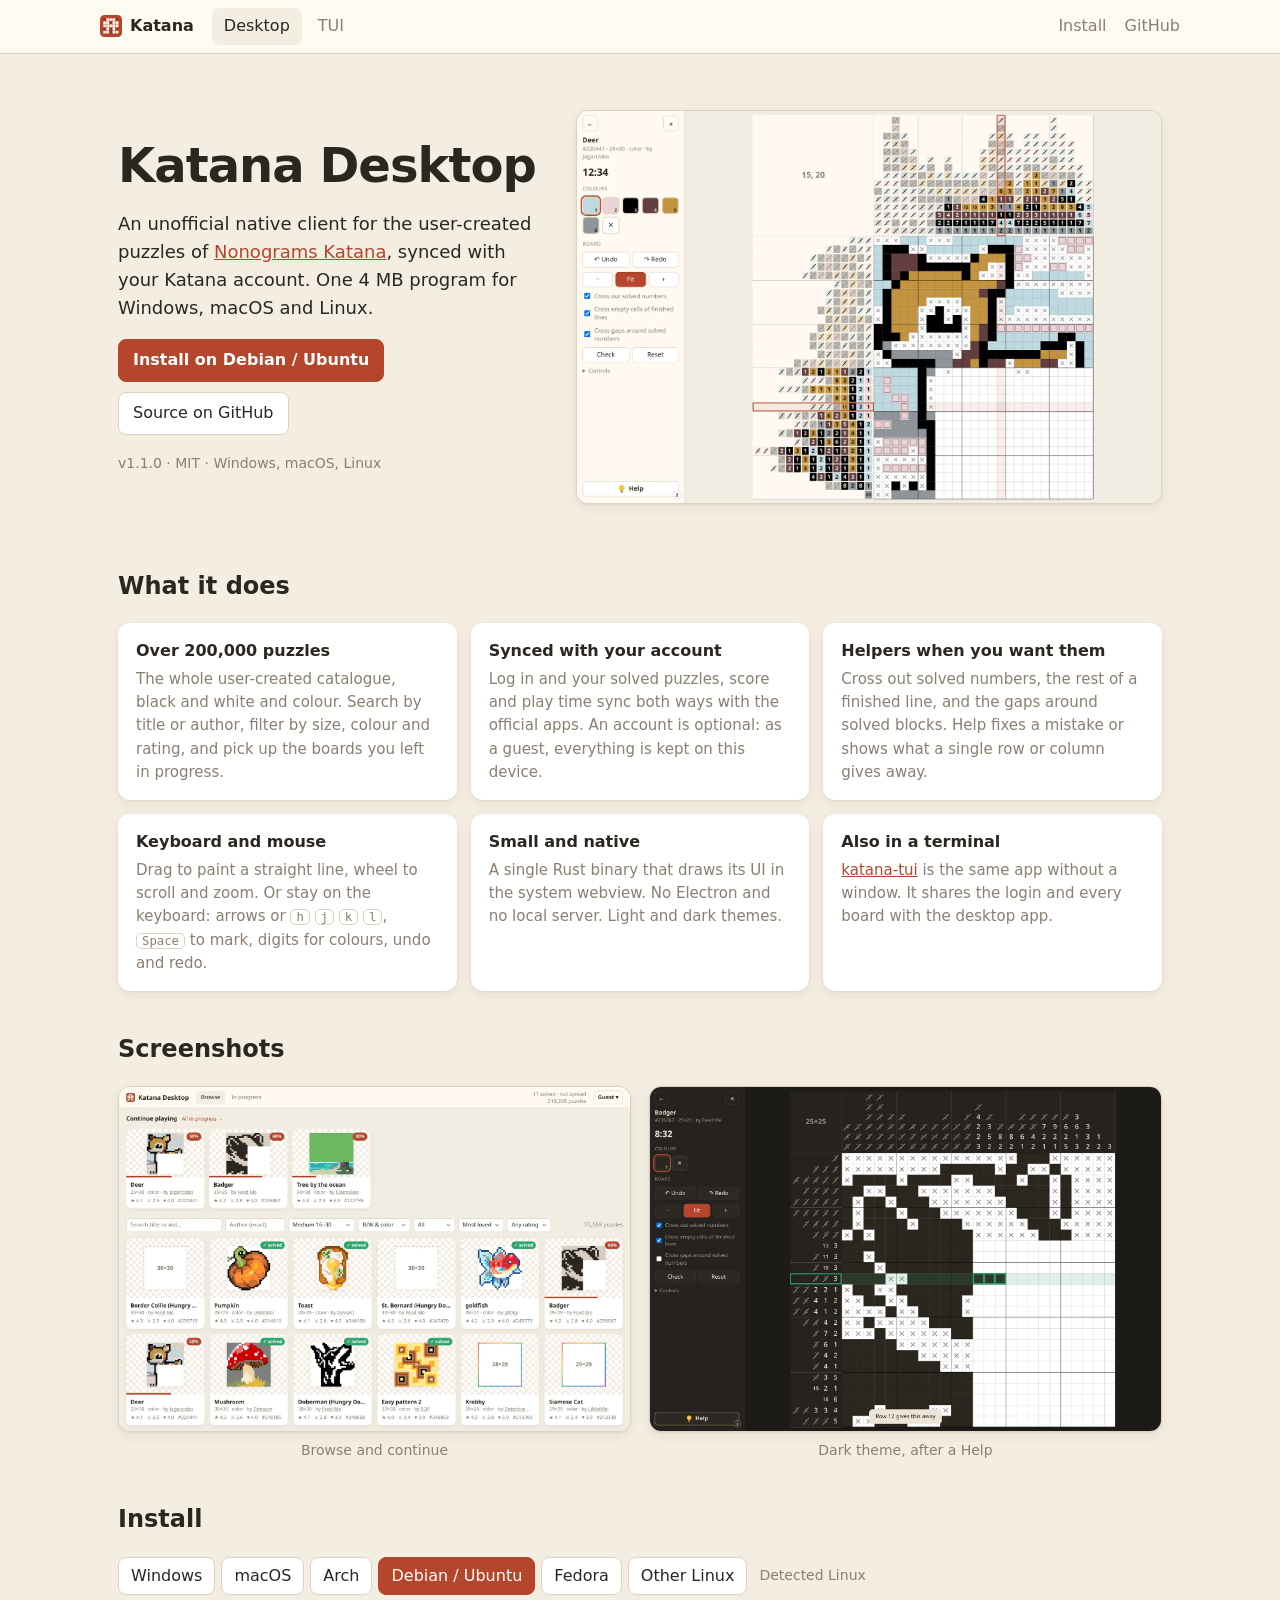
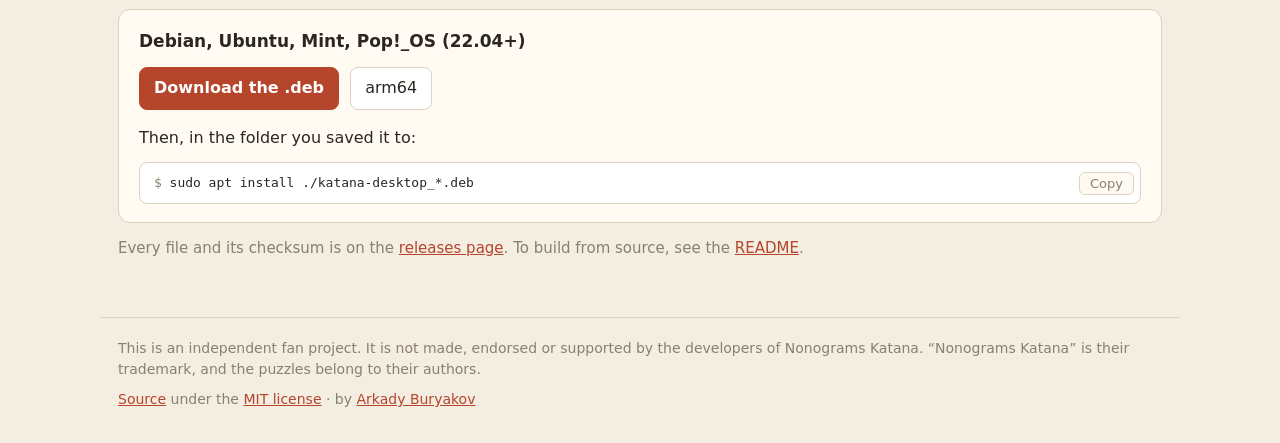
==== site/index.html @ 3aef10f6 "Web page" ====
<!doctype html>
<html lang="en" data-mode="desktop">
<head>
<meta charset="utf-8">
<meta name="viewport" content="width=device-width, initial-scale=1">
<title>Katana Desktop: Nonograms Katana puzzles on Windows, macOS, Linux and in a terminal</title>
<meta name="description" content="An unofficial native client for the user-created puzzles of Nonograms Katana, synced with your Katana account. A 4 MB desktop app and a terminal app for Windows, macOS and Linux.">
<link rel="canonical" href="https://katana.buryakov.pro/">
<meta property="og:title" content="Katana Desktop">
<meta property="og:description" content="Nonograms Katana's user-created puzzles in a 4 MB desktop app, or in your terminal.">
<meta property="og:image" content="https://katana.buryakov.pro/img/og.jpg">
<meta property="og:url" content="https://katana.buryakov.pro/">
<meta property="og:type" content="website">
<meta name="twitter:card" content="summary_large_image">
<meta name="color-scheme" content="light dark">
<link rel="icon" href="icon.png">
<link rel="stylesheet" href="style.css">
<!-- before the first paint: the mode from the address (#tui, #desktop) or the last visit -->
<script>
(function (d) {
  d.className = 'js';
  try {
    var m = location.hash === '#tui' ? 'tui' : location.hash === '#desktop' ? 'desktop' : localStorage.getItem('mode');
    if (m === 'tui' || m === 'desktop') d.dataset.mode = m;
  } catch (e) {}
})(document.documentElement);
</script>
</head>
<body>

<header id="topbar">
  <a class="brand" href="./"><img src="icon.png" alt="" width="22" height="22">Katana</a>
  <nav class="modes" aria-label="Edition">
    <button type="button" data-set-mode="desktop" aria-pressed="true">Desktop</button>
    <button type="button" data-set-mode="tui" aria-pressed="false">TUI</button>
  </nav>
  <span class="spacer"></span>
  <a class="plain" href="#install">Install</a>
  <a class="plain" href="https://github.com/ArkadyBuryakov/katana-desktop">GitHub</a>
</header>

<main>
  <section class="hero">
    <div class="herotext">
      <h1 data-only="desktop">Katana Desktop</h1>
      <h1 data-only="tui">katana-tui</h1>
      <p class="lead" data-only="desktop">
        An unofficial native client for the user-created puzzles of
        <a href="https://nonograms-katana.com/">Nonograms Katana</a>, synced with your Katana account.
        One 4&nbsp;MB program for Windows, macOS and Linux.
      </p>
      <p class="lead" data-only="tui">
        Katana Desktop in a terminal: the puzzle list, your
        <a href="https://nonograms-katana.com/">Nonograms Katana</a> account and the board,
        by keyboard or mouse. One binary with no dependencies.
      </p>
      <p class="actions">
        <a class="button primary" href="#install">Install<span id="ctaOs"></span></a>
        <a class="button" href="https://github.com/ArkadyBuryakov/katana-desktop">Source on GitHub</a>
      </p>
      <p class="meta">v<span class="ver">1.1.0</span> · MIT · Windows, macOS, Linux</p>
    </div>
    <a class="shot" data-only="desktop" href="img/desktop-board.webp">
      <img src="img/desktop-board.webp" width="1600" height="1075" alt="Katana Desktop with a colour puzzle half solved">
    </a>
    <a class="shot" data-only="tui" href="img/tui-board.webp" data-title="katana-tui">
      <img src="img/tui-board.webp" width="2060" height="1416" alt="katana-tui in a terminal with a colour puzzle half solved">
    </a>
  </section>

  <section class="block" id="features">
    <h2>What it does</h2>
    <div class="features">
      <article>
        <h3>Over 200,000 puzzles</h3>
        <p>The whole user-created catalogue, black and white and colour. Search by title or author,
          filter by size, colour and rating, and pick up the boards you left in progress.</p>
      </article>
      <article>
        <h3>Synced with your account</h3>
        <p>Log in and your solved puzzles, score and play time sync both ways with the official apps.
          An account is optional: as a guest, everything is kept on this device.</p>
      </article>
      <article>
        <h3>Helpers when you want them</h3>
        <p>Cross out solved numbers, the rest of a finished line, and the gaps around solved blocks.
          Help fixes a mistake or shows what a single row or column gives away.</p>
      </article>
      <article data-only="desktop">
        <h3>Keyboard and mouse</h3>
        <p>Drag to paint a straight line, wheel to scroll and zoom. Or stay on the keyboard:
          arrows or <kbd>h</kbd> <kbd>j</kbd> <kbd>k</kbd> <kbd>l</kbd>, <kbd>Space</kbd> to mark,
          digits for colours, undo and redo.</p>
      </article>
      <article data-only="tui">
        <h3>Keyboard and mouse</h3>
        <p>Arrows or <kbd>h</kbd> <kbd>j</kbd> <kbd>k</kbd> <kbd>l</kbd>, <kbd>Space</kbd> to mark,
          <kbd>Enter</kbd> to draw a line, digits for colours. Click, drag and the wheel work too.</p>
      </article>
      <article data-only="desktop">
        <h3>Small and native</h3>
        <p>A single Rust binary that draws its UI in the system webview. No Electron and no local
          server. Light and dark themes.</p>
      </article>
      <article data-only="tui">
        <h3>Only a terminal</h3>
        <p>Built with ratatui: no webview, no GTK. It wants 24-bit colour and falls back to 256.
          Big puzzles scroll under their clues instead of shrinking.</p>
      </article>
      <article data-only="desktop">
        <h3>Also in a terminal</h3>
        <p><a href="#tui" data-set-mode="tui">katana-tui</a> is the same app without a window.
          It shares the login and every board with the desktop app.</p>
      </article>
      <article data-only="tui">
        <h3>Shared with the desktop app</h3>
        <p>Same data directory as <a href="#desktop" data-set-mode="desktop">Katana Desktop</a>:
          the login, the puzzle list and every board. Start in one, continue in the other.</p>
      </article>
    </div>
  </section>

  <section class="block" id="screenshots">
    <h2>Screenshots</h2>
    <div class="gallery" data-only="desktop">
      <figure>
        <a class="shot" href="img/desktop-list.webp"><img loading="lazy" src="img/desktop-list.webp" width="1600" height="1075" alt="Puzzle list with boards in progress and solved puzzles"></a>
        <figcaption>Browse and continue</figcaption>
      </figure>
      <figure>
        <a class="shot" href="img/desktop-dark.webp"><img loading="lazy" src="img/desktop-dark.webp" width="1600" height="1075" alt="Black and white puzzle in the dark theme with a Help highlight"></a>
        <figcaption>Dark theme, after a Help</figcaption>
      </figure>
    </div>
    <div class="gallery" data-only="tui">
      <figure>
        <a class="shot" href="img/tui-list.webp"><img loading="lazy" src="img/tui-list.webp" width="2060" height="1256" alt="Puzzle list in a terminal, with the picture of the board in progress beside it"></a>
        <figcaption>The list, with your board beside it</figcaption>
      </figure>
      <figure>
        <a class="shot" href="img/tui-light.webp"><img loading="lazy" src="img/tui-light.webp" width="1676" height="1256" alt="The same puzzle in the light theme with the sidebar collapsed and a Help highlight on one row"></a>
        <figcaption>Light theme, sidebar collapsed, after a Help</figcaption>
      </figure>
    </div>
  </section>

  <section class="block" id="install">
    <h2>Install</h2>
    <div class="tabs" role="tablist" aria-label="System">
      <button type="button" role="tab" data-os="windows">Windows</button>
      <button type="button" role="tab" data-os="macos">macOS</button>
      <button type="button" role="tab" data-os="arch">Arch</button>
      <button type="button" role="tab" data-os="debian">Debian / Ubuntu</button>
      <button type="button" role="tab" data-os="fedora">Fedora</button>
      <button type="button" role="tab" data-os="linux">Other Linux</button>
      <span class="detected" id="detected"></span>
    </div>

    <div class="panel" data-os="windows">
      <h3>Windows 10 / 11</h3>
      <div data-only="desktop">
        <p>
          <a class="button primary" href="https://github.com/ArkadyBuryakov/katana-desktop/releases/download/v1.1.0/KatanaDesktop-1.1.0-setup.exe">Download the installer</a>
          <a class="button" href="https://github.com/ArkadyBuryakov/katana-desktop/releases/download/v1.1.0/KatanaDesktop-1.1.0-portable.exe">Portable .exe</a>
        </p>
        <p>The installer is for your user only and needs no admin rights. The portable file runs without
          installing anything. Neither is code-signed, so SmartScreen may ask for confirmation on first run.</p>
      </div>
      <div data-only="tui">
        <p><a class="button primary" href="https://github.com/ArkadyBuryakov/katana-desktop/releases/download/v1.1.0/katana-tui-1.1.0-windows-x86_64.zip">Download the .zip</a></p>
        <p>It holds <code>katana-tui.exe</code>. Run it from Windows Terminal.</p>
      </div>
    </div>

    <div class="panel" data-os="macos">
      <h3>macOS 11+</h3>
      <div data-only="desktop">
        <p><a class="button primary" href="https://github.com/ArkadyBuryakov/katana-desktop/releases/download/v1.1.0/KatanaDesktop-1.1.0-macos-universal.dmg">Download the .dmg</a></p>
        <p>Universal, for Apple silicon and Intel. The app isn't notarized, so macOS refuses to open it the
          first time: allow it in System Settings → Privacy &amp; Security → “Open Anyway”, or run</p>
        <pre class="cmd"><code>xattr -dr com.apple.quarantine "/Applications/Katana Desktop.app"</code></pre>
      </div>
      <div data-only="tui">
        <p>With Homebrew (built from source):</p>
        <pre class="cmd"><code>brew install arkadyburyakov/tap/katana-tui</code></pre>
        <p>Or <a href="https://github.com/ArkadyBuryakov/katana-desktop/releases/download/v1.1.0/katana-tui-1.1.0-macos-universal.tar.gz">download the universal binary</a>.
          It isn't notarized, so after unpacking:</p>
        <pre class="cmd"><code>xattr -d com.apple.quarantine katana-tui</code></pre>
      </div>
    </div>

    <div class="panel" data-os="arch">
      <h3>Arch Linux and derivatives</h3>
      <div data-only="desktop">
        <p>From the AUR, prebuilt:</p>
        <pre class="cmd"><code>yay -S katana-desktop-bin</code></pre>
        <p>Or built from source:</p>
        <pre class="cmd"><code>yay -S katana-desktop</code></pre>
      </div>
      <div data-only="tui">
        <p>From the AUR, prebuilt:</p>
        <pre class="cmd"><code>yay -S katana-tui-bin</code></pre>
        <p>Or built from source:</p>
        <pre class="cmd"><code>yay -S katana-tui</code></pre>
      </div>
    </div>

    <div class="panel" data-os="debian">
      <h3>Debian, Ubuntu, Mint, Pop!_OS (22.04+)</h3>
      <div data-only="desktop">
        <p>
          <a class="button primary" href="https://github.com/ArkadyBuryakov/katana-desktop/releases/download/v1.1.0/katana-desktop_1.1.0_amd64.deb">Download the .deb</a>
          <a class="button" href="https://github.com/ArkadyBuryakov/katana-desktop/releases/download/v1.1.0/katana-desktop_1.1.0_arm64.deb">arm64</a>
        </p>
        <p>Then, in the folder you saved it to:</p>
        <pre class="cmd"><code>sudo apt install ./katana-desktop_*.deb</code></pre>
      </div>
      <div data-only="tui">
        <p>
          <a class="button primary" href="https://github.com/ArkadyBuryakov/katana-desktop/releases/download/v1.1.0/katana-tui_1.1.0_amd64.deb">Download the .deb</a>
          <a class="button" href="https://github.com/ArkadyBuryakov/katana-desktop/releases/download/v1.1.0/katana-tui_1.1.0_arm64.deb">arm64</a>
        </p>
        <p>Then, in the folder you saved it to:</p>
        <pre class="cmd"><code>sudo apt install ./katana-tui_*.deb</code></pre>
      </div>
    </div>

    <div class="panel" data-os="fedora">
      <h3>Fedora</h3>
      <div data-only="desktop">
        <p>
          <a class="button primary" href="https://github.com/ArkadyBuryakov/katana-desktop/releases/download/v1.1.0/katana-desktop-1.1.0-1.x86_64.rpm">Download the .rpm</a>
          <a class="button" href="https://github.com/ArkadyBuryakov/katana-desktop/releases/download/v1.1.0/katana-desktop-1.1.0-1.aarch64.rpm">aarch64</a>
        </p>
        <p>Then, in the folder you saved it to:</p>
        <pre class="cmd"><code>sudo dnf install ./katana-desktop-*.rpm</code></pre>
      </div>
      <div data-only="tui">
        <p>
          <a class="button primary" href="https://github.com/ArkadyBuryakov/katana-desktop/releases/download/v1.1.0/katana-tui-1.1.0-1.x86_64.rpm">Download the .rpm</a>
          <a class="button" href="https://github.com/ArkadyBuryakov/katana-desktop/releases/download/v1.1.0/katana-tui-1.1.0-1.aarch64.rpm">aarch64</a>
        </p>
        <p>Then, in the folder you saved it to:</p>
        <pre class="cmd"><code>sudo dnf install ./katana-tui-*.rpm</code></pre>
      </div>
    </div>

    <div class="panel" data-os="linux">
      <h3>Other Linux</h3>
      <div data-only="desktop">
        <p>
          <a class="button primary" href="https://github.com/ArkadyBuryakov/katana-desktop/releases/download/v1.1.0/katana-desktop-1.1.0-linux-x86_64.tar.gz">Download the .tar.gz</a>
          <a class="button" href="https://github.com/ArkadyBuryakov/katana-desktop/releases/download/v1.1.0/katana-desktop-1.1.0-linux-aarch64.tar.gz">aarch64</a>
        </p>
        <p>The archive holds a <code>usr/</code> tree with the binary, the app-menu entry and the icon.
          It needs <code>webkit2gtk-4.1</code> and glibc 2.35 or newer.</p>
      </div>
      <div data-only="tui">
        <p>
          <a class="button primary" href="https://github.com/ArkadyBuryakov/katana-desktop/releases/download/v1.1.0/katana-tui-1.1.0-linux-x86_64.tar.gz">Download the .tar.gz</a>
          <a class="button" href="https://github.com/ArkadyBuryakov/katana-desktop/releases/download/v1.1.0/katana-tui-1.1.0-linux-aarch64.tar.gz">aarch64</a>
        </p>
        <p>The archive holds a <code>usr/</code> tree with the <code>katana-tui</code> binary; it needs
          glibc 2.35 or newer. With Homebrew on Linux, it builds from source:</p>
        <pre class="cmd"><code>brew install arkadyburyakov/tap/katana-tui</code></pre>
      </div>
    </div>

    <p class="more">
      Every file and its checksum is on the
      <a href="https://github.com/ArkadyBuryakov/katana-desktop/releases/latest">releases page</a>.
      To build from source, see the
      <a href="https://github.com/ArkadyBuryakov/katana-desktop#build--run">README</a>.
    </p>
  </section>
</main>

<footer>
  <p>
    This is an independent fan project. It is not made, endorsed or supported by the developers of
    Nonograms Katana. “Nonograms Katana” is their trademark, and the puzzles belong to their authors.
  </p>
  <p>
    <a href="https://github.com/ArkadyBuryakov/katana-desktop">Source</a> under the
    <a href="https://github.com/ArkadyBuryakov/katana-desktop/blob/main/LICENSE">MIT license</a>
    · by <a href="https://buryakov.pro/">Arkady Buryakov</a>
  </p>
</footer>

<!-- the key hints of the TUI page, like the bottom line of katana-tui -->
<div id="keys" data-only="tui" aria-hidden="true">
  <b>d</b> desktop page · <b>t</b> tui page · <b>1</b>–<b>6</b> system · <b>i</b> install
</div>

<script src="app.js"></script>
</body>
</html>
---- site/style.css ----
/* The palette of the app itself (web/style.css, src/tui/theme.rs). */
:root {
  --bg: #f3ede2;
  --panel: #fffaf2;
  --ink: #2b2620;
  --muted: #8a7f70;
  --line: #ddd2c0;
  --accent: #b5452b;
  --accent-ink: #fff;
  --card: #fff;
  --shadow: 0 1px 2px rgba(60, 40, 20, .08), 0 4px 14px rgba(60, 40, 20, .06);
  --radius: 12px;
  --sans: system-ui, -apple-system, "Segoe UI", Roboto, sans-serif;
  --mono: ui-monospace, "JetBrains Mono", "Cascadia Code", "SF Mono", Menlo, Consolas, "DejaVu Sans Mono", monospace;
}
@media (prefers-color-scheme: dark) {
  :root {
    --bg: #1d1b18;
    --panel: #26231f;
    --ink: #ece4d6;
    --muted: #9d9282;
    --line: #3b362f;
    --card: #2b2823;
    --shadow: 0 1px 2px rgba(0, 0, 0, .3);
  }
}
* { box-sizing: border-box; }
html { scroll-behavior: smooth; scroll-padding-top: 64px; }
body {
  margin: 0; background: var(--bg); color: var(--ink);
  font: 16px/1.55 var(--sans);
}
[hidden] { display: none !important; }
html[data-mode=desktop] [data-only=tui], html[data-mode=tui] [data-only=desktop] { display: none !important; }
a { color: var(--accent); }
img { max-width: 100%; height: auto; display: block; }
h1, h2, h3, p, figure { margin: 0; }
code, kbd, pre { font-family: var(--mono); font-size: .9em; }
kbd {
  background: var(--card); border: 1px solid var(--line); border-radius: 5px;
  padding: 0 5px; font-size: .82em;
}
button { font: inherit; color: inherit; cursor: pointer; }
:focus-visible { outline: 2px solid var(--accent); outline-offset: 2px; }

/* ---------- header */
#topbar {
  position: sticky; top: 0; z-index: 10;
  display: flex; align-items: center; gap: 18px;
  padding: 8px max(18px, calc((100% - 1080px) / 2));
  background: var(--panel); border-bottom: 1px solid var(--line);
}
.brand { font-weight: 700; text-decoration: none; color: var(--ink); display: flex; align-items: center; gap: 8px; }
.modes { display: flex; gap: 4px; }
.modes button { background: transparent; border: none; border-radius: 8px; padding: 6px 12px; color: var(--muted); }
.modes button[aria-pressed=true] { background: var(--bg); color: var(--ink); }
.spacer { flex: 1; }
.plain { color: var(--muted); text-decoration: none; }
.plain:hover { color: var(--ink); }

/* ---------- layout */
main, footer { max-width: 1080px; margin: 0 auto; padding: 0 18px; }
.hero { display: grid; grid-template-columns: minmax(0, 5fr) minmax(0, 7fr); gap: 40px; align-items: center; padding: 56px 0 24px; }
.herotext { display: flex; flex-direction: column; gap: 18px; }
h1 { font-size: clamp(34px, 5vw, 48px); line-height: 1.1; letter-spacing: -.02em; }
.lead { font-size: 18px; }
.actions { display: flex; flex-wrap: wrap; gap: 10px; }
.meta { color: var(--muted); font-size: 14px; }
.button {
  display: inline-block; text-decoration: none; color: var(--ink);
  background: var(--card); border: 1px solid var(--line); border-radius: 8px; padding: 8px 14px;
}
.button:hover { border-color: var(--muted); }
.button.primary { background: var(--accent); color: var(--accent-ink); border-color: var(--accent); font-weight: 600; }
.button.primary:hover { filter: brightness(1.08); }
.shot { display: block; border-radius: var(--radius); overflow: hidden; box-shadow: var(--shadow); border: 1px solid var(--line); }

.block { padding: 40px 0 0; }
.block > h2 { font-size: 24px; margin-bottom: 18px; }
.features { display: grid; gap: 14px; grid-template-columns: repeat(auto-fit, minmax(280px, 1fr)); }
.features article { background: var(--card); border-radius: var(--radius); box-shadow: var(--shadow); padding: 16px 18px; }
.features h3 { font-size: 16px; margin-bottom: 4px; }
.features p { color: var(--muted); font-size: 15px; }
.gallery { display: grid; gap: 18px; grid-template-columns: repeat(auto-fit, minmax(300px, 1fr)); }
figcaption { color: var(--muted); font-size: 14px; margin-top: 8px; text-align: center; }

/* ---------- install */
.tabs { display: flex; flex-wrap: wrap; align-items: center; gap: 6px; margin-bottom: 14px; }
.tabs button { background: var(--card); border: 1px solid var(--line); border-radius: 8px; padding: 6px 12px; }
.tabs button:hover { border-color: var(--muted); }
.tabs button[aria-selected=true] { background: var(--accent); color: var(--accent-ink); border-color: var(--accent); }
.detected { color: var(--muted); font-size: 14px; margin-left: 6px; }
.panel { background: var(--panel); border: 1px solid var(--line); border-radius: var(--radius); padding: 18px 20px; margin-bottom: 14px; }
.panel h3 { font-size: 17px; margin-bottom: 12px; }
.panel p { margin-bottom: 12px; }
.panel div > :last-child { margin-bottom: 0; }
.panel p .button { margin: 0 6px 4px 0; }
/* without scripts every system is listed; with them, only the chosen one */
.js .panel:not(.on) { display: none; }
html:not(.js) .tabs { display: none; }
.cmd {
  display: flex; align-items: center; gap: 10px; margin: 0 0 12px; padding: 6px 6px 6px 14px;
  background: var(--card); border: 1px solid var(--line); border-radius: 8px;
}
.cmd code { flex: 1; overflow-x: auto; padding: 4px 0; }
.cmd code::before { content: "$ "; color: var(--muted); }
.cmd button {
  flex: none; padding: 3px 10px; font: 13px var(--sans);
  background: var(--panel); border: 1px solid var(--line); border-radius: 6px; color: var(--muted);
}
.cmd button:hover { color: var(--ink); border-color: var(--muted); }
.more { color: var(--muted); font-size: 15px; }

footer { margin-top: 56px; padding-top: 20px; padding-bottom: 32px; border-top: 1px solid var(--line); color: var(--muted); font-size: 14px; }
footer p + p { margin-top: 8px; }
#keys { display: none; }

@media (max-width: 820px) {
  .hero { grid-template-columns: 1fr; padding-top: 32px; gap: 24px; }
  #topbar { gap: 12px; }
  #topbar .plain[href="#install"] { display: none; }
}

/* ---------- the TUI page: one font, one size, boxes with their title on the border */
/* always dark, like most terminals, whatever the system theme */
html[data-mode=tui] {
  --bg: #1d1b18; --panel: #26231f; --ink: #ece4d6; --muted: #9d9282; --line: #3b362f; --card: #2b2823;
  --radius: 0; --shadow: none; scroll-padding-top: 56px; color-scheme: dark;
}
html[data-mode=tui] body { font: 15px/1.5 var(--mono); padding-bottom: 40px; }
html[data-mode=tui] :is(code, kbd, pre, .cmd button) { font: inherit; }
html[data-mode=tui] kbd { border: none; background: none; padding: 0; color: var(--accent); }
html[data-mode=tui] :is(.button, .tabs button, .modes button, .cmd, .cmd button) { border-radius: 0; }
html[data-mode=tui] #topbar { background: var(--panel); border-bottom: none; padding-top: 0; padding-bottom: 0; gap: 2ch; }
html[data-mode=tui] .brand { color: var(--accent); font-weight: 400; }
html[data-mode=tui] .brand img { display: none; }
html[data-mode=tui] .modes { gap: 0; }
html[data-mode=tui] .modes button { padding: 2px 1ch; color: var(--ink); }
html[data-mode=tui] .modes button[aria-pressed=true] { background: var(--accent); color: var(--accent-ink); font-weight: 700; }
html[data-mode=tui] h1 { font-size: 28px; letter-spacing: 0; }
html[data-mode=tui] h1::before { content: "$ "; color: var(--muted); font-weight: 400; }
html[data-mode=tui] h1::after { content: "█"; color: var(--accent); margin-left: .3ch; animation: blink 1.1s steps(1) infinite; }
@keyframes blink { 50% { opacity: 0; } }
@media (prefers-reduced-motion: reduce) {
  html { scroll-behavior: auto; }
  html[data-mode=tui] h1::after { animation: none; }
}
html[data-mode=tui] .lead { font-size: inherit; }
html[data-mode=tui] :is(.meta, figcaption, .features p, .more, .detected, footer) { font-size: inherit; }
html[data-mode=tui] .button { background: var(--card); border: none; padding: 2px 2ch; }
html[data-mode=tui] .button.primary { background: var(--accent); font-weight: 700; }
html[data-mode=tui] a { color: #e0694c; }
html[data-mode=tui] a.button, html[data-mode=tui] a.plain { color: var(--ink); }
html[data-mode=tui] a.button.primary { color: var(--accent-ink); }
html[data-mode=tui] a.brand { color: #e0694c; }
html[data-mode=tui] .shot { border: 1px solid var(--line); position: relative; overflow: visible; }

html[data-mode=tui] .block { position: relative; margin-top: 44px; padding: 22px 2ch 18px; border: 1px solid var(--line); }
html[data-mode=tui] .block > h2 {
  position: absolute; top: -.8em; left: 1ch; margin: 0; padding: 0 1ch;
  background: var(--bg); color: var(--accent); font-size: inherit; text-transform: uppercase;
}
html[data-mode=tui] .features { gap: 18px 4ch; }
html[data-mode=tui] .features article { background: none; padding: 0; }
html[data-mode=tui] .features h3 { font-size: inherit; margin: 0; }
html[data-mode=tui] .features h3::before { content: "▪ "; color: var(--accent); }
html[data-mode=tui] .features p { padding-left: 2ch; }
html[data-mode=tui] figcaption { text-align: left; }

html[data-mode=tui] .tabs { gap: 0 1ch; }
html[data-mode=tui] .tabs button { border: none; padding: 2px 1ch; counter-increment: os; }
html[data-mode=tui] .tabs button::before { content: counter(os) " "; color: var(--accent); }
html[data-mode=tui] .tabs button[aria-selected=true] { font-weight: 700; }
html[data-mode=tui] .tabs button[aria-selected=true]::before { color: inherit; }
html[data-mode=tui] .tabs { counter-reset: os; }
html[data-mode=tui] .panel { background: none; border: none; padding: 0; margin-top: 18px; }
html[data-mode=tui] .panel h3 { font-size: inherit; }
html[data-mode=tui] .cmd { border: none; padding: 2px 1ch 2px 2ch; }
html[data-mode=tui] .cmd button { border: none; background: none; padding: 2px 0; color: var(--accent); }
html[data-mode=tui] .cmd button::before { content: "["; }
html[data-mode=tui] .cmd button::after { content: "]"; }

html[data-mode=tui] footer { border-top: none; margin-top: 32px; }
html[data-mode=tui] #keys {
  display: block; position: fixed; left: 0; right: 0; bottom: 0; z-index: 10;
  padding: 4px max(18px, calc((100% - 1080px) / 2)); background: var(--bg); color: var(--muted);
  white-space: nowrap; overflow: hidden; text-overflow: ellipsis;
}
html[data-mode=tui] #keys b { color: var(--accent); font-weight: 400; }
@media (hover: none) { html[data-mode=tui] #keys { display: none; } }
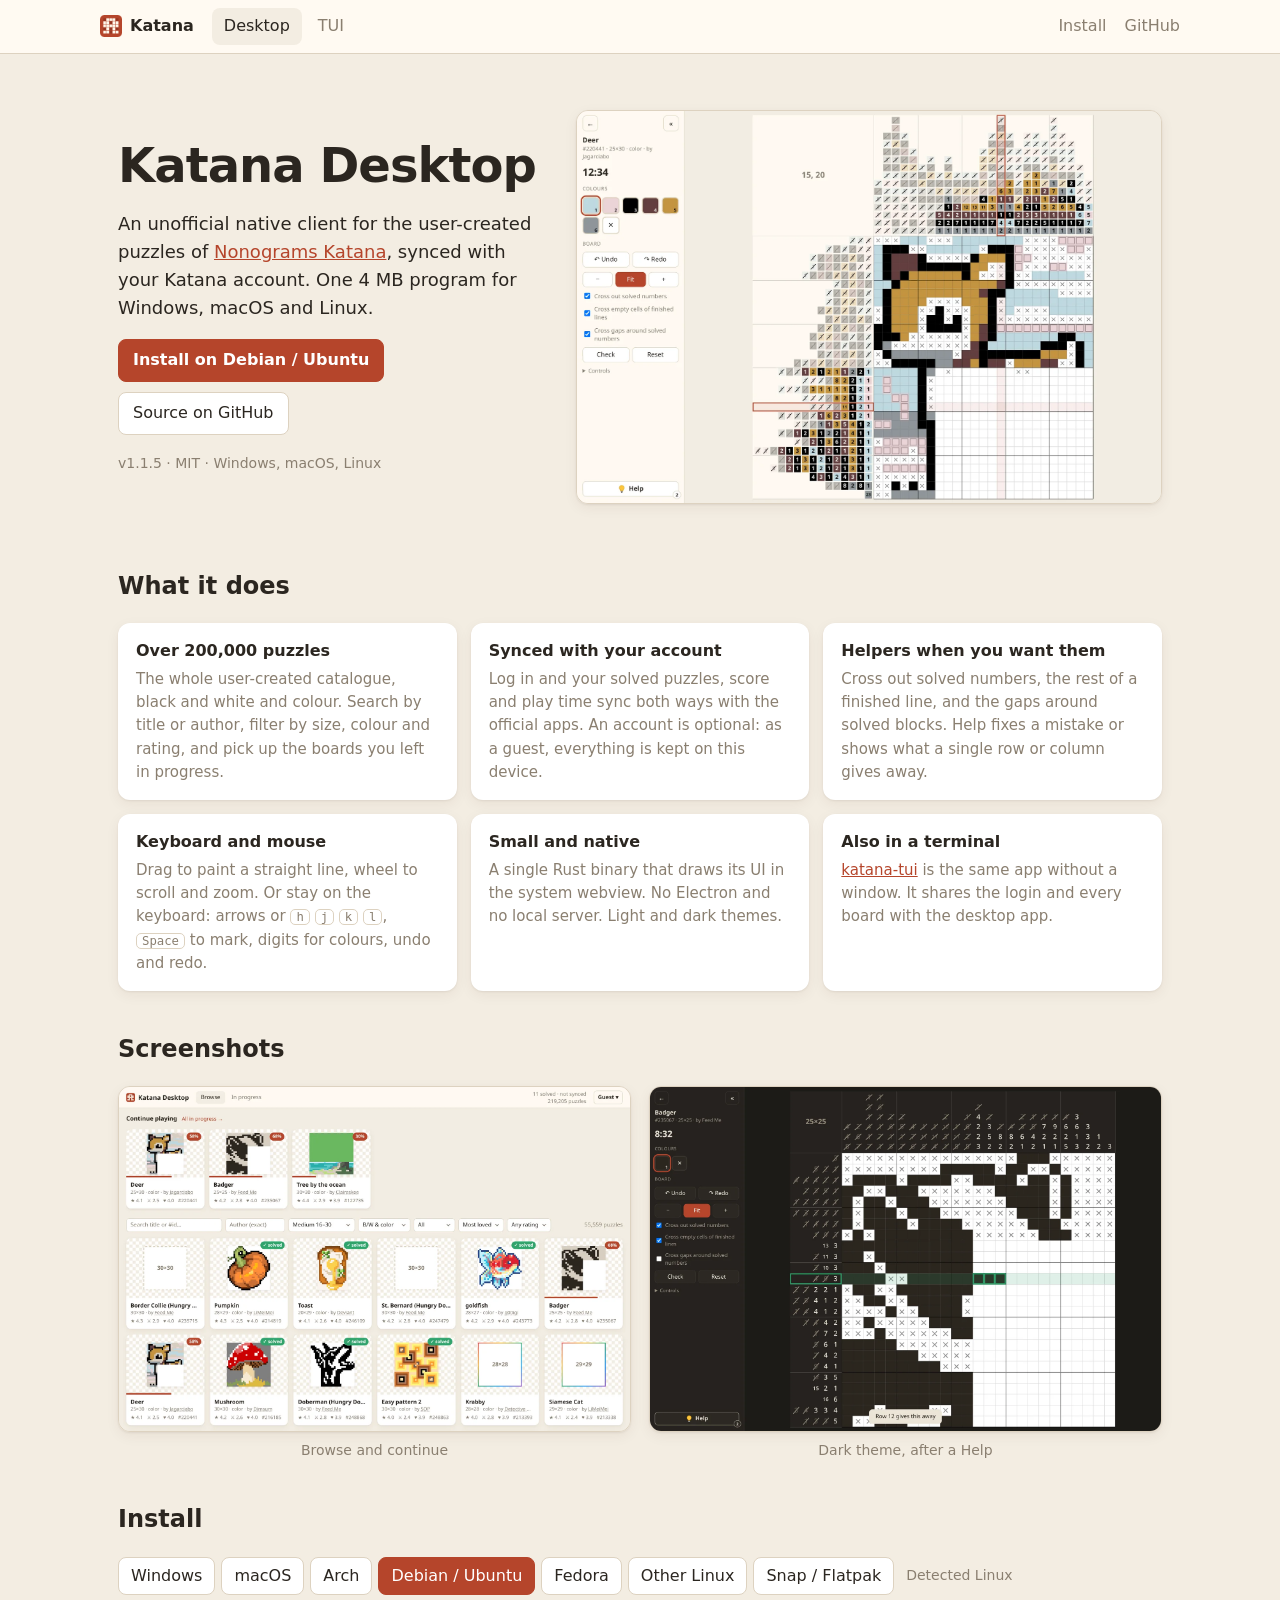
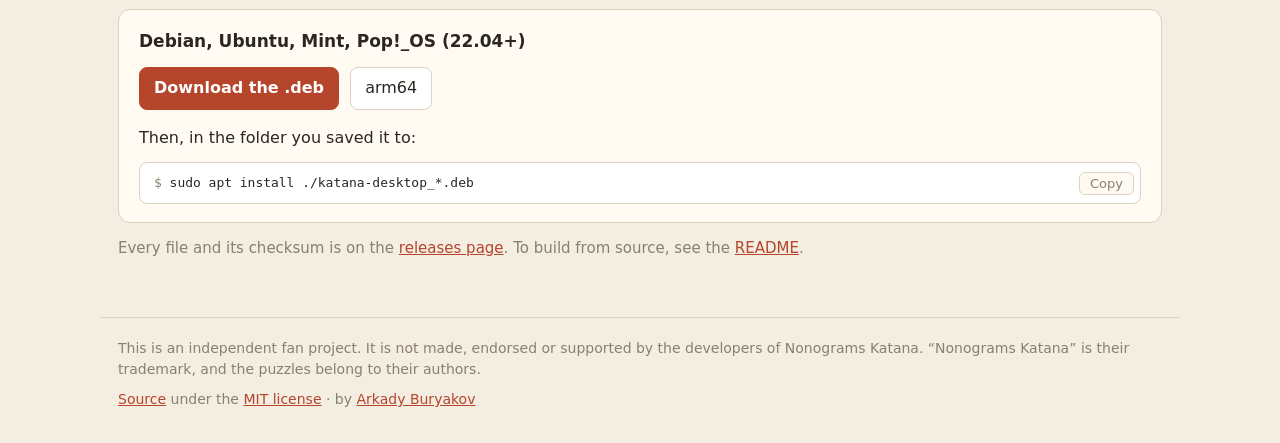
==== commit bc2637c9: "Website: Snap and Flatpak install tab" ====
--- a/site/index.html
+++ b/site/index.html
@@ -58,7 +58,7 @@
         <a class="button primary" href="#install">Install<span id="ctaOs"></span></a>
         <a class="button" href="https://github.com/ArkadyBuryakov/katana-desktop">Source on GitHub</a>
       </p>
-      <p class="meta">v<span class="ver">1.1.0</span> · MIT · Windows, macOS, Linux</p>
+      <p class="meta">v<span class="ver">1.1.5</span> · MIT · Windows, macOS, Linux</p>
     </div>
     <a class="shot" data-only="desktop" href="img/desktop-board.webp">
       <img src="img/desktop-board.webp" width="1600" height="1075" alt="Katana Desktop with a colour puzzle half solved">
@@ -153,6 +153,7 @@
       <button type="button" role="tab" data-os="debian">Debian / Ubuntu</button>
       <button type="button" role="tab" data-os="fedora">Fedora</button>
       <button type="button" role="tab" data-os="linux">Other Linux</button>
+      <button type="button" role="tab" data-os="sandboxed">Snap / Flatpak</button>
       <span class="detected" id="detected"></span>
     </div>
 
@@ -160,14 +161,14 @@
       <h3>Windows 10 / 11</h3>
       <div data-only="desktop">
         <p>
-          <a class="button primary" href="https://github.com/ArkadyBuryakov/katana-desktop/releases/download/v1.1.0/KatanaDesktop-1.1.0-setup.exe">Download the installer</a>
-          <a class="button" href="https://github.com/ArkadyBuryakov/katana-desktop/releases/download/v1.1.0/KatanaDesktop-1.1.0-portable.exe">Portable .exe</a>
+          <a class="button primary" href="https://github.com/ArkadyBuryakov/katana-desktop/releases/download/v1.1.5/KatanaDesktop-1.1.5-setup.exe">Download the installer</a>
+          <a class="button" href="https://github.com/ArkadyBuryakov/katana-desktop/releases/download/v1.1.5/KatanaDesktop-1.1.5-portable.exe">Portable .exe</a>
         </p>
         <p>The installer is for your user only and needs no admin rights. The portable file runs without
           installing anything. Neither is code-signed, so SmartScreen may ask for confirmation on first run.</p>
       </div>
       <div data-only="tui">
-        <p><a class="button primary" href="https://github.com/ArkadyBuryakov/katana-desktop/releases/download/v1.1.0/katana-tui-1.1.0-windows-x86_64.zip">Download the .zip</a></p>
+        <p><a class="button primary" href="https://github.com/ArkadyBuryakov/katana-desktop/releases/download/v1.1.5/katana-tui-1.1.5-windows-x86_64.zip">Download the .zip</a></p>
         <p>It holds <code>katana-tui.exe</code>. Run it from Windows Terminal.</p>
       </div>
     </div>
@@ -175,7 +176,7 @@
     <div class="panel" data-os="macos">
       <h3>macOS 11+</h3>
       <div data-only="desktop">
-        <p><a class="button primary" href="https://github.com/ArkadyBuryakov/katana-desktop/releases/download/v1.1.0/KatanaDesktop-1.1.0-macos-universal.dmg">Download the .dmg</a></p>
+        <p><a class="button primary" href="https://github.com/ArkadyBuryakov/katana-desktop/releases/download/v1.1.5/KatanaDesktop-1.1.5-macos-universal.dmg">Download the .dmg</a></p>
         <p>Universal, for Apple silicon and Intel. The app isn't notarized, so macOS refuses to open it the
           first time: allow it in System Settings → Privacy &amp; Security → “Open Anyway”, or run</p>
         <pre class="cmd"><code>xattr -dr com.apple.quarantine "/Applications/Katana Desktop.app"</code></pre>
@@ -183,7 +184,7 @@
       <div data-only="tui">
         <p>With Homebrew (built from source):</p>
         <pre class="cmd"><code>brew install arkadyburyakov/tap/katana-tui</code></pre>
-        <p>Or <a href="https://github.com/ArkadyBuryakov/katana-desktop/releases/download/v1.1.0/katana-tui-1.1.0-macos-universal.tar.gz">download the universal binary</a>.
+        <p>Or <a href="https://github.com/ArkadyBuryakov/katana-desktop/releases/download/v1.1.5/katana-tui-1.1.5-macos-universal.tar.gz">download the universal binary</a>.
           It isn't notarized, so after unpacking:</p>
         <pre class="cmd"><code>xattr -d com.apple.quarantine katana-tui</code></pre>
       </div>
@@ -209,16 +210,16 @@
       <h3>Debian, Ubuntu, Mint, Pop!_OS (22.04+)</h3>
       <div data-only="desktop">
         <p>
-          <a class="button primary" href="https://github.com/ArkadyBuryakov/katana-desktop/releases/download/v1.1.0/katana-desktop_1.1.0_amd64.deb">Download the .deb</a>
-          <a class="button" href="https://github.com/ArkadyBuryakov/katana-desktop/releases/download/v1.1.0/katana-desktop_1.1.0_arm64.deb">arm64</a>
+          <a class="button primary" href="https://github.com/ArkadyBuryakov/katana-desktop/releases/download/v1.1.5/katana-desktop_1.1.5_amd64.deb">Download the .deb</a>
+          <a class="button" href="https://github.com/ArkadyBuryakov/katana-desktop/releases/download/v1.1.5/katana-desktop_1.1.5_arm64.deb">arm64</a>
         </p>
         <p>Then, in the folder you saved it to:</p>
         <pre class="cmd"><code>sudo apt install ./katana-desktop_*.deb</code></pre>
       </div>
       <div data-only="tui">
         <p>
-          <a class="button primary" href="https://github.com/ArkadyBuryakov/katana-desktop/releases/download/v1.1.0/katana-tui_1.1.0_amd64.deb">Download the .deb</a>
-          <a class="button" href="https://github.com/ArkadyBuryakov/katana-desktop/releases/download/v1.1.0/katana-tui_1.1.0_arm64.deb">arm64</a>
+          <a class="button primary" href="https://github.com/ArkadyBuryakov/katana-desktop/releases/download/v1.1.5/katana-tui_1.1.5_amd64.deb">Download the .deb</a>
+          <a class="button" href="https://github.com/ArkadyBuryakov/katana-desktop/releases/download/v1.1.5/katana-tui_1.1.5_arm64.deb">arm64</a>
         </p>
         <p>Then, in the folder you saved it to:</p>
         <pre class="cmd"><code>sudo apt install ./katana-tui_*.deb</code></pre>
@@ -229,16 +230,16 @@
       <h3>Fedora</h3>
       <div data-only="desktop">
         <p>
-          <a class="button primary" href="https://github.com/ArkadyBuryakov/katana-desktop/releases/download/v1.1.0/katana-desktop-1.1.0-1.x86_64.rpm">Download the .rpm</a>
-          <a class="button" href="https://github.com/ArkadyBuryakov/katana-desktop/releases/download/v1.1.0/katana-desktop-1.1.0-1.aarch64.rpm">aarch64</a>
+          <a class="button primary" href="https://github.com/ArkadyBuryakov/katana-desktop/releases/download/v1.1.5/katana-desktop-1.1.5-1.x86_64.rpm">Download the .rpm</a>
+          <a class="button" href="https://github.com/ArkadyBuryakov/katana-desktop/releases/download/v1.1.5/katana-desktop-1.1.5-1.aarch64.rpm">aarch64</a>
         </p>
         <p>Then, in the folder you saved it to:</p>
         <pre class="cmd"><code>sudo dnf install ./katana-desktop-*.rpm</code></pre>
       </div>
       <div data-only="tui">
         <p>
-          <a class="button primary" href="https://github.com/ArkadyBuryakov/katana-desktop/releases/download/v1.1.0/katana-tui-1.1.0-1.x86_64.rpm">Download the .rpm</a>
-          <a class="button" href="https://github.com/ArkadyBuryakov/katana-desktop/releases/download/v1.1.0/katana-tui-1.1.0-1.aarch64.rpm">aarch64</a>
+          <a class="button primary" href="https://github.com/ArkadyBuryakov/katana-desktop/releases/download/v1.1.5/katana-tui-1.1.5-1.x86_64.rpm">Download the .rpm</a>
+          <a class="button" href="https://github.com/ArkadyBuryakov/katana-desktop/releases/download/v1.1.5/katana-tui-1.1.5-1.aarch64.rpm">aarch64</a>
         </p>
         <p>Then, in the folder you saved it to:</p>
         <pre class="cmd"><code>sudo dnf install ./katana-tui-*.rpm</code></pre>
@@ -249,20 +250,44 @@
       <h3>Other Linux</h3>
       <div data-only="desktop">
         <p>
-          <a class="button primary" href="https://github.com/ArkadyBuryakov/katana-desktop/releases/download/v1.1.0/katana-desktop-1.1.0-linux-x86_64.tar.gz">Download the .tar.gz</a>
-          <a class="button" href="https://github.com/ArkadyBuryakov/katana-desktop/releases/download/v1.1.0/katana-desktop-1.1.0-linux-aarch64.tar.gz">aarch64</a>
+          <a class="button primary" href="https://github.com/ArkadyBuryakov/katana-desktop/releases/download/v1.1.5/katana-desktop-1.1.5-linux-x86_64.tar.gz">Download the .tar.gz</a>
+          <a class="button" href="https://github.com/ArkadyBuryakov/katana-desktop/releases/download/v1.1.5/katana-desktop-1.1.5-linux-aarch64.tar.gz">aarch64</a>
         </p>
         <p>The archive holds a <code>usr/</code> tree with the binary, the app-menu entry and the icon.
           It needs <code>webkit2gtk-4.1</code> and glibc 2.35 or newer.</p>
       </div>
       <div data-only="tui">
         <p>
-          <a class="button primary" href="https://github.com/ArkadyBuryakov/katana-desktop/releases/download/v1.1.0/katana-tui-1.1.0-linux-x86_64.tar.gz">Download the .tar.gz</a>
-          <a class="button" href="https://github.com/ArkadyBuryakov/katana-desktop/releases/download/v1.1.0/katana-tui-1.1.0-linux-aarch64.tar.gz">aarch64</a>
+          <a class="button primary" href="https://github.com/ArkadyBuryakov/katana-desktop/releases/download/v1.1.5/katana-tui-1.1.5-linux-x86_64.tar.gz">Download the .tar.gz</a>
+          <a class="button" href="https://github.com/ArkadyBuryakov/katana-desktop/releases/download/v1.1.5/katana-tui-1.1.5-linux-aarch64.tar.gz">aarch64</a>
         </p>
         <p>The archive holds a <code>usr/</code> tree with the <code>katana-tui</code> binary; it needs
           glibc 2.35 or newer. With Homebrew on Linux, it builds from source:</p>
         <pre class="cmd"><code>brew install arkadyburyakov/tap/katana-tui</code></pre>
+      </div>
+    </div>
+
+    <div class="panel" data-os="sandboxed">
+      <h3>Snap and Flatpak, on any Linux</h3>
+      <div data-only="desktop">
+        <p>From the <a href="https://snapcraft.io/katana-desktop">Snap Store</a>:</p>
+        <pre class="cmd"><code>sudo snap install katana-desktop</code></pre>
+        <p>Or as a Flatpak:</p>
+        <p>
+          <a class="button primary" href="https://github.com/ArkadyBuryakov/katana-desktop/releases/download/v1.1.5/katana-desktop-1.1.5-linux-x86_64.flatpak">Download the .flatpak</a>
+          <a class="button" href="https://github.com/ArkadyBuryakov/katana-desktop/releases/download/v1.1.5/katana-desktop-1.1.5-linux-aarch64.flatpak">aarch64</a>
+        </p>
+        <p>Then, in the folder you saved it to (it fetches the GNOME runtime from Flathub):</p>
+        <pre class="cmd"><code>flatpak install --user ./katana-desktop-*.flatpak</code></pre>
+        <p>The app isn't on Flathub itself, so the Flatpak doesn't update on its own: install the next
+          release's file over it. The snap updates by itself. Each keeps its data to itself, so neither
+          shares the login and boards with another install.</p>
+      </div>
+      <div data-only="tui">
+        <p>From the <a href="https://snapcraft.io/katana-tui">Snap Store</a>:</p>
+        <pre class="cmd"><code>sudo snap install katana-tui</code></pre>
+        <p>The snap keeps its data to itself, so it doesn't share the login and boards with another install.
+          There's no Flatpak of <code>katana-tui</code>: Flatpak is made for apps with a window.</p>
       </div>
     </div>
 
@@ -289,7 +314,7 @@
 
 <!-- the key hints of the TUI page, like the bottom line of katana-tui -->
 <div id="keys" data-only="tui" aria-hidden="true">
-  <b>d</b> desktop page · <b>t</b> tui page · <b>1</b>–<b>6</b> system · <b>i</b> install
+  <b>d</b> desktop page · <b>t</b> tui page · <b>1</b>–<b>7</b> system · <b>i</b> install
 </div>
 
 <script src="app.js"></script>
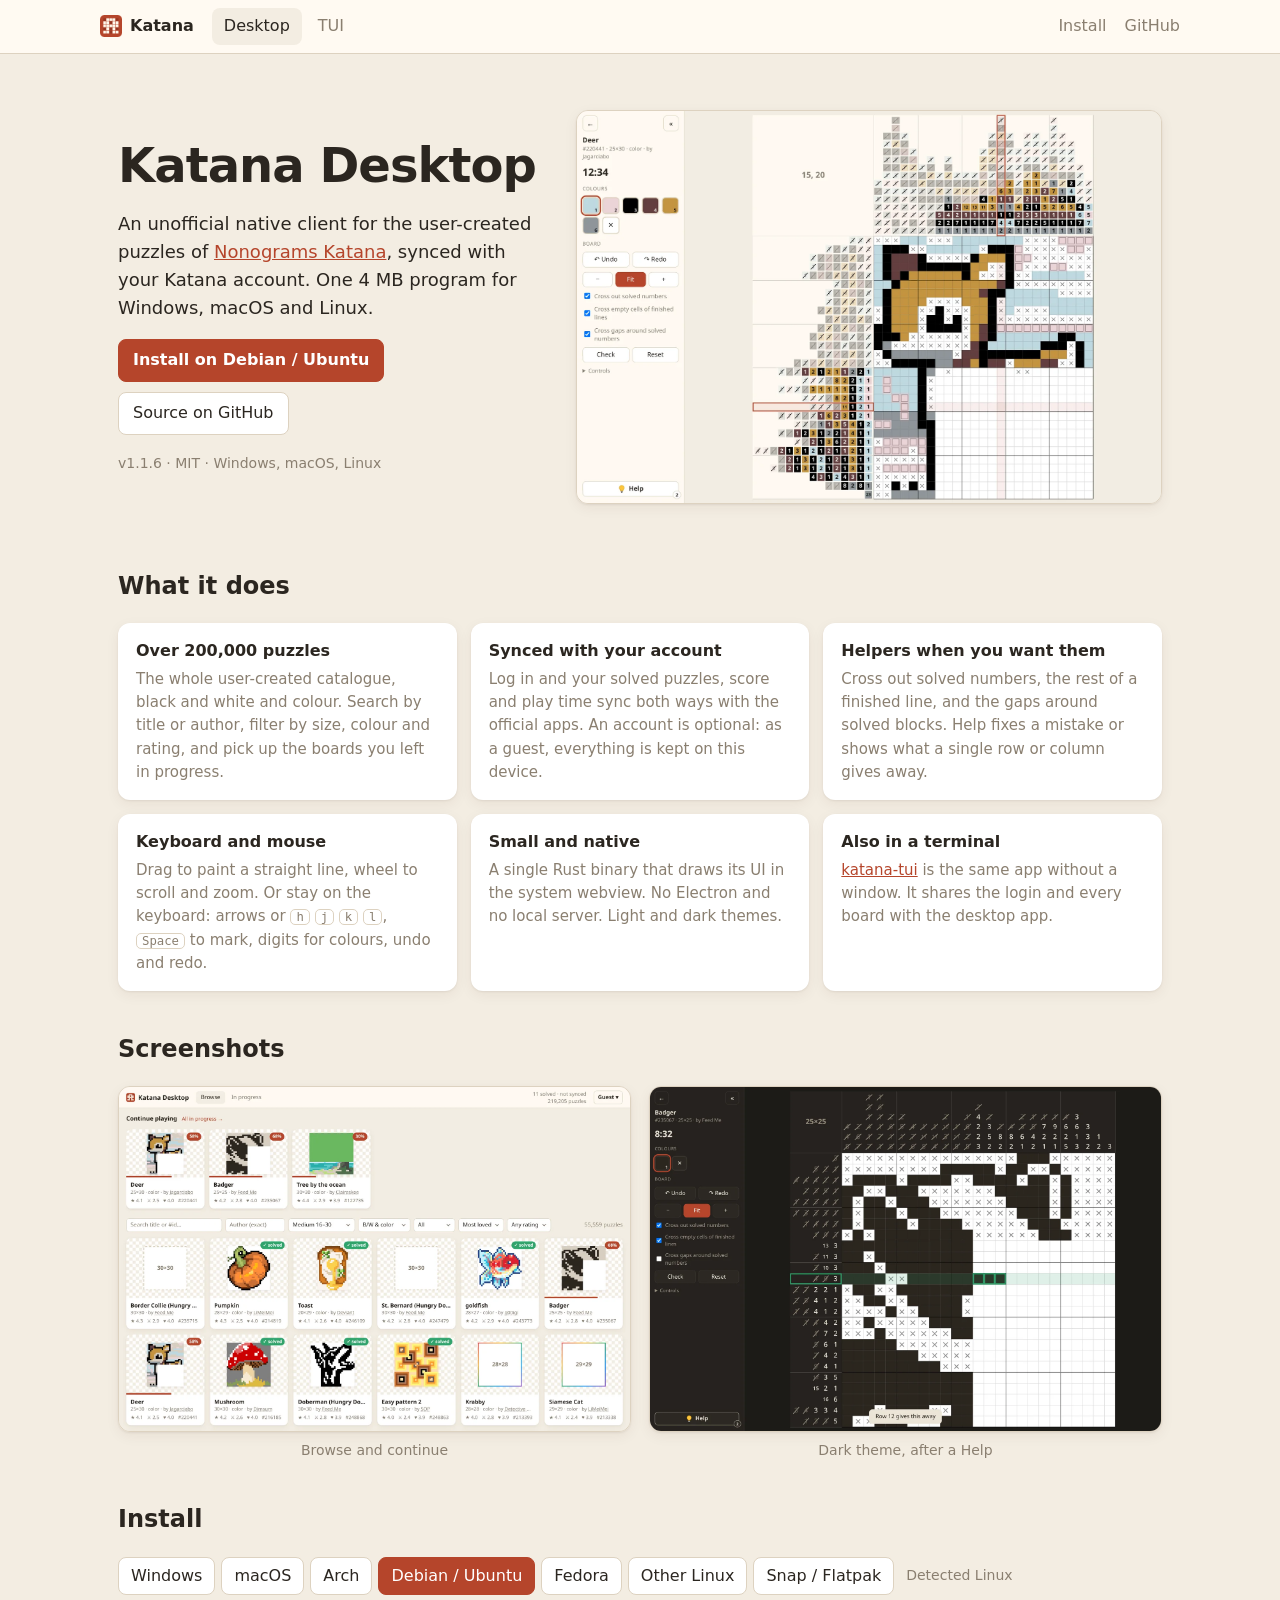
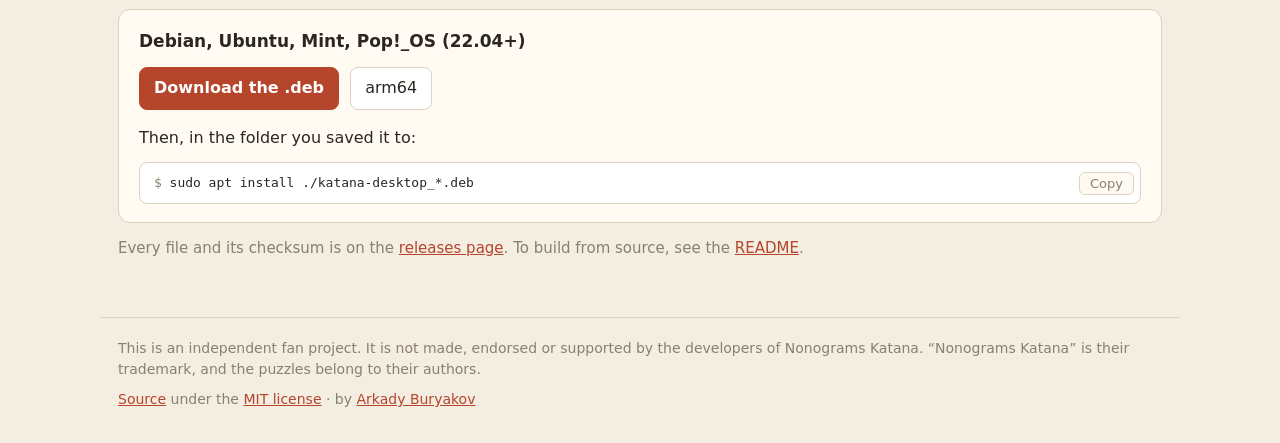
==== commit a8b1cd36: "Attach a katana-tui .flatpak bundle to each release" ====
--- a/site/index.html
+++ b/site/index.html
@@ -58,7 +58,7 @@
         <a class="button primary" href="#install">Install<span id="ctaOs"></span></a>
         <a class="button" href="https://github.com/ArkadyBuryakov/katana-desktop">Source on GitHub</a>
       </p>
-      <p class="meta">v<span class="ver">1.1.5</span> · MIT · Windows, macOS, Linux</p>
+      <p class="meta">v<span class="ver">1.1.6</span> · MIT · Windows, macOS, Linux</p>
     </div>
     <a class="shot" data-only="desktop" href="img/desktop-board.webp">
       <img src="img/desktop-board.webp" width="1600" height="1075" alt="Katana Desktop with a colour puzzle half solved">
@@ -161,14 +161,14 @@
       <h3>Windows 10 / 11</h3>
       <div data-only="desktop">
         <p>
-          <a class="button primary" href="https://github.com/ArkadyBuryakov/katana-desktop/releases/download/v1.1.5/KatanaDesktop-1.1.5-setup.exe">Download the installer</a>
-          <a class="button" href="https://github.com/ArkadyBuryakov/katana-desktop/releases/download/v1.1.5/KatanaDesktop-1.1.5-portable.exe">Portable .exe</a>
+          <a class="button primary" href="https://github.com/ArkadyBuryakov/katana-desktop/releases/download/v1.1.6/KatanaDesktop-1.1.6-setup.exe">Download the installer</a>
+          <a class="button" href="https://github.com/ArkadyBuryakov/katana-desktop/releases/download/v1.1.6/KatanaDesktop-1.1.6-portable.exe">Portable .exe</a>
         </p>
         <p>The installer is for your user only and needs no admin rights. The portable file runs without
           installing anything. Neither is code-signed, so SmartScreen may ask for confirmation on first run.</p>
       </div>
       <div data-only="tui">
-        <p><a class="button primary" href="https://github.com/ArkadyBuryakov/katana-desktop/releases/download/v1.1.5/katana-tui-1.1.5-windows-x86_64.zip">Download the .zip</a></p>
+        <p><a class="button primary" href="https://github.com/ArkadyBuryakov/katana-desktop/releases/download/v1.1.6/katana-tui-1.1.6-windows-x86_64.zip">Download the .zip</a></p>
         <p>It holds <code>katana-tui.exe</code>. Run it from Windows Terminal.</p>
       </div>
     </div>
@@ -176,7 +176,7 @@
     <div class="panel" data-os="macos">
       <h3>macOS 11+</h3>
       <div data-only="desktop">
-        <p><a class="button primary" href="https://github.com/ArkadyBuryakov/katana-desktop/releases/download/v1.1.5/KatanaDesktop-1.1.5-macos-universal.dmg">Download the .dmg</a></p>
+        <p><a class="button primary" href="https://github.com/ArkadyBuryakov/katana-desktop/releases/download/v1.1.6/KatanaDesktop-1.1.6-macos-universal.dmg">Download the .dmg</a></p>
         <p>Universal, for Apple silicon and Intel. The app isn't notarized, so macOS refuses to open it the
           first time: allow it in System Settings → Privacy &amp; Security → “Open Anyway”, or run</p>
         <pre class="cmd"><code>xattr -dr com.apple.quarantine "/Applications/Katana Desktop.app"</code></pre>
@@ -184,7 +184,7 @@
       <div data-only="tui">
         <p>With Homebrew (built from source):</p>
         <pre class="cmd"><code>brew install arkadyburyakov/tap/katana-tui</code></pre>
-        <p>Or <a href="https://github.com/ArkadyBuryakov/katana-desktop/releases/download/v1.1.5/katana-tui-1.1.5-macos-universal.tar.gz">download the universal binary</a>.
+        <p>Or <a href="https://github.com/ArkadyBuryakov/katana-desktop/releases/download/v1.1.6/katana-tui-1.1.6-macos-universal.tar.gz">download the universal binary</a>.
           It isn't notarized, so after unpacking:</p>
         <pre class="cmd"><code>xattr -d com.apple.quarantine katana-tui</code></pre>
       </div>
@@ -210,16 +210,16 @@
       <h3>Debian, Ubuntu, Mint, Pop!_OS (22.04+)</h3>
       <div data-only="desktop">
         <p>
-          <a class="button primary" href="https://github.com/ArkadyBuryakov/katana-desktop/releases/download/v1.1.5/katana-desktop_1.1.5_amd64.deb">Download the .deb</a>
-          <a class="button" href="https://github.com/ArkadyBuryakov/katana-desktop/releases/download/v1.1.5/katana-desktop_1.1.5_arm64.deb">arm64</a>
+          <a class="button primary" href="https://github.com/ArkadyBuryakov/katana-desktop/releases/download/v1.1.6/katana-desktop_1.1.6_amd64.deb">Download the .deb</a>
+          <a class="button" href="https://github.com/ArkadyBuryakov/katana-desktop/releases/download/v1.1.6/katana-desktop_1.1.6_arm64.deb">arm64</a>
         </p>
         <p>Then, in the folder you saved it to:</p>
         <pre class="cmd"><code>sudo apt install ./katana-desktop_*.deb</code></pre>
       </div>
       <div data-only="tui">
         <p>
-          <a class="button primary" href="https://github.com/ArkadyBuryakov/katana-desktop/releases/download/v1.1.5/katana-tui_1.1.5_amd64.deb">Download the .deb</a>
-          <a class="button" href="https://github.com/ArkadyBuryakov/katana-desktop/releases/download/v1.1.5/katana-tui_1.1.5_arm64.deb">arm64</a>
+          <a class="button primary" href="https://github.com/ArkadyBuryakov/katana-desktop/releases/download/v1.1.6/katana-tui_1.1.6_amd64.deb">Download the .deb</a>
+          <a class="button" href="https://github.com/ArkadyBuryakov/katana-desktop/releases/download/v1.1.6/katana-tui_1.1.6_arm64.deb">arm64</a>
         </p>
         <p>Then, in the folder you saved it to:</p>
         <pre class="cmd"><code>sudo apt install ./katana-tui_*.deb</code></pre>
@@ -230,16 +230,16 @@
       <h3>Fedora</h3>
       <div data-only="desktop">
         <p>
-          <a class="button primary" href="https://github.com/ArkadyBuryakov/katana-desktop/releases/download/v1.1.5/katana-desktop-1.1.5-1.x86_64.rpm">Download the .rpm</a>
-          <a class="button" href="https://github.com/ArkadyBuryakov/katana-desktop/releases/download/v1.1.5/katana-desktop-1.1.5-1.aarch64.rpm">aarch64</a>
+          <a class="button primary" href="https://github.com/ArkadyBuryakov/katana-desktop/releases/download/v1.1.6/katana-desktop-1.1.6-1.x86_64.rpm">Download the .rpm</a>
+          <a class="button" href="https://github.com/ArkadyBuryakov/katana-desktop/releases/download/v1.1.6/katana-desktop-1.1.6-1.aarch64.rpm">aarch64</a>
         </p>
         <p>Then, in the folder you saved it to:</p>
         <pre class="cmd"><code>sudo dnf install ./katana-desktop-*.rpm</code></pre>
       </div>
       <div data-only="tui">
         <p>
-          <a class="button primary" href="https://github.com/ArkadyBuryakov/katana-desktop/releases/download/v1.1.5/katana-tui-1.1.5-1.x86_64.rpm">Download the .rpm</a>
-          <a class="button" href="https://github.com/ArkadyBuryakov/katana-desktop/releases/download/v1.1.5/katana-tui-1.1.5-1.aarch64.rpm">aarch64</a>
+          <a class="button primary" href="https://github.com/ArkadyBuryakov/katana-desktop/releases/download/v1.1.6/katana-tui-1.1.6-1.x86_64.rpm">Download the .rpm</a>
+          <a class="button" href="https://github.com/ArkadyBuryakov/katana-desktop/releases/download/v1.1.6/katana-tui-1.1.6-1.aarch64.rpm">aarch64</a>
         </p>
         <p>Then, in the folder you saved it to:</p>
         <pre class="cmd"><code>sudo dnf install ./katana-tui-*.rpm</code></pre>
@@ -250,16 +250,16 @@
       <h3>Other Linux</h3>
       <div data-only="desktop">
         <p>
-          <a class="button primary" href="https://github.com/ArkadyBuryakov/katana-desktop/releases/download/v1.1.5/katana-desktop-1.1.5-linux-x86_64.tar.gz">Download the .tar.gz</a>
-          <a class="button" href="https://github.com/ArkadyBuryakov/katana-desktop/releases/download/v1.1.5/katana-desktop-1.1.5-linux-aarch64.tar.gz">aarch64</a>
+          <a class="button primary" href="https://github.com/ArkadyBuryakov/katana-desktop/releases/download/v1.1.6/katana-desktop-1.1.6-linux-x86_64.tar.gz">Download the .tar.gz</a>
+          <a class="button" href="https://github.com/ArkadyBuryakov/katana-desktop/releases/download/v1.1.6/katana-desktop-1.1.6-linux-aarch64.tar.gz">aarch64</a>
         </p>
         <p>The archive holds a <code>usr/</code> tree with the binary, the app-menu entry and the icon.
           It needs <code>webkit2gtk-4.1</code> and glibc 2.35 or newer.</p>
       </div>
       <div data-only="tui">
         <p>
-          <a class="button primary" href="https://github.com/ArkadyBuryakov/katana-desktop/releases/download/v1.1.5/katana-tui-1.1.5-linux-x86_64.tar.gz">Download the .tar.gz</a>
-          <a class="button" href="https://github.com/ArkadyBuryakov/katana-desktop/releases/download/v1.1.5/katana-tui-1.1.5-linux-aarch64.tar.gz">aarch64</a>
+          <a class="button primary" href="https://github.com/ArkadyBuryakov/katana-desktop/releases/download/v1.1.6/katana-tui-1.1.6-linux-x86_64.tar.gz">Download the .tar.gz</a>
+          <a class="button" href="https://github.com/ArkadyBuryakov/katana-desktop/releases/download/v1.1.6/katana-tui-1.1.6-linux-aarch64.tar.gz">aarch64</a>
         </p>
         <p>The archive holds a <code>usr/</code> tree with the <code>katana-tui</code> binary; it needs
           glibc 2.35 or newer. With Homebrew on Linux, it builds from source:</p>
@@ -274,8 +274,8 @@
         <pre class="cmd"><code>sudo snap install katana-desktop</code></pre>
         <p>Or as a Flatpak:</p>
         <p>
-          <a class="button primary" href="https://github.com/ArkadyBuryakov/katana-desktop/releases/download/v1.1.5/katana-desktop-1.1.5-linux-x86_64.flatpak">Download the .flatpak</a>
-          <a class="button" href="https://github.com/ArkadyBuryakov/katana-desktop/releases/download/v1.1.5/katana-desktop-1.1.5-linux-aarch64.flatpak">aarch64</a>
+          <a class="button primary" href="https://github.com/ArkadyBuryakov/katana-desktop/releases/download/v1.1.6/katana-desktop-1.1.6-linux-x86_64.flatpak">Download the .flatpak</a>
+          <a class="button" href="https://github.com/ArkadyBuryakov/katana-desktop/releases/download/v1.1.6/katana-desktop-1.1.6-linux-aarch64.flatpak">aarch64</a>
         </p>
         <p>Then, in the folder you saved it to (it fetches the GNOME runtime from Flathub):</p>
         <pre class="cmd"><code>flatpak install --user ./katana-desktop-*.flatpak</code></pre>
@@ -286,8 +286,16 @@
       <div data-only="tui">
         <p>From the <a href="https://snapcraft.io/katana-tui">Snap Store</a>:</p>
         <pre class="cmd"><code>sudo snap install katana-tui</code></pre>
-        <p>The snap keeps its data to itself, so it doesn't share the login and boards with another install.
-          There's no Flatpak of <code>katana-tui</code>: Flatpak is made for apps with a window.</p>
+        <p>Or as a Flatpak:</p>
+        <p>
+          <a class="button primary" href="https://github.com/ArkadyBuryakov/katana-desktop/releases/download/v1.1.6/katana-tui-1.1.6-linux-x86_64.flatpak">Download the .flatpak</a>
+          <a class="button" href="https://github.com/ArkadyBuryakov/katana-desktop/releases/download/v1.1.6/katana-tui-1.1.6-linux-aarch64.flatpak">aarch64</a>
+        </p>
+        <p>Then, in the folder you saved it to (it fetches the Freedesktop runtime from Flathub), install and run it:</p>
+        <pre class="cmd"><code>flatpak install --user ./katana-tui-*.flatpak</code></pre>
+        <pre class="cmd"><code>flatpak run pro.buryakov.KatanaTui</code></pre>
+        <p>The Flatpak isn't on Flathub, so install the next release's file to update it; the snap updates
+          by itself. Each keeps its data to itself, so neither shares the login and boards with another install.</p>
       </div>
     </div>
 
